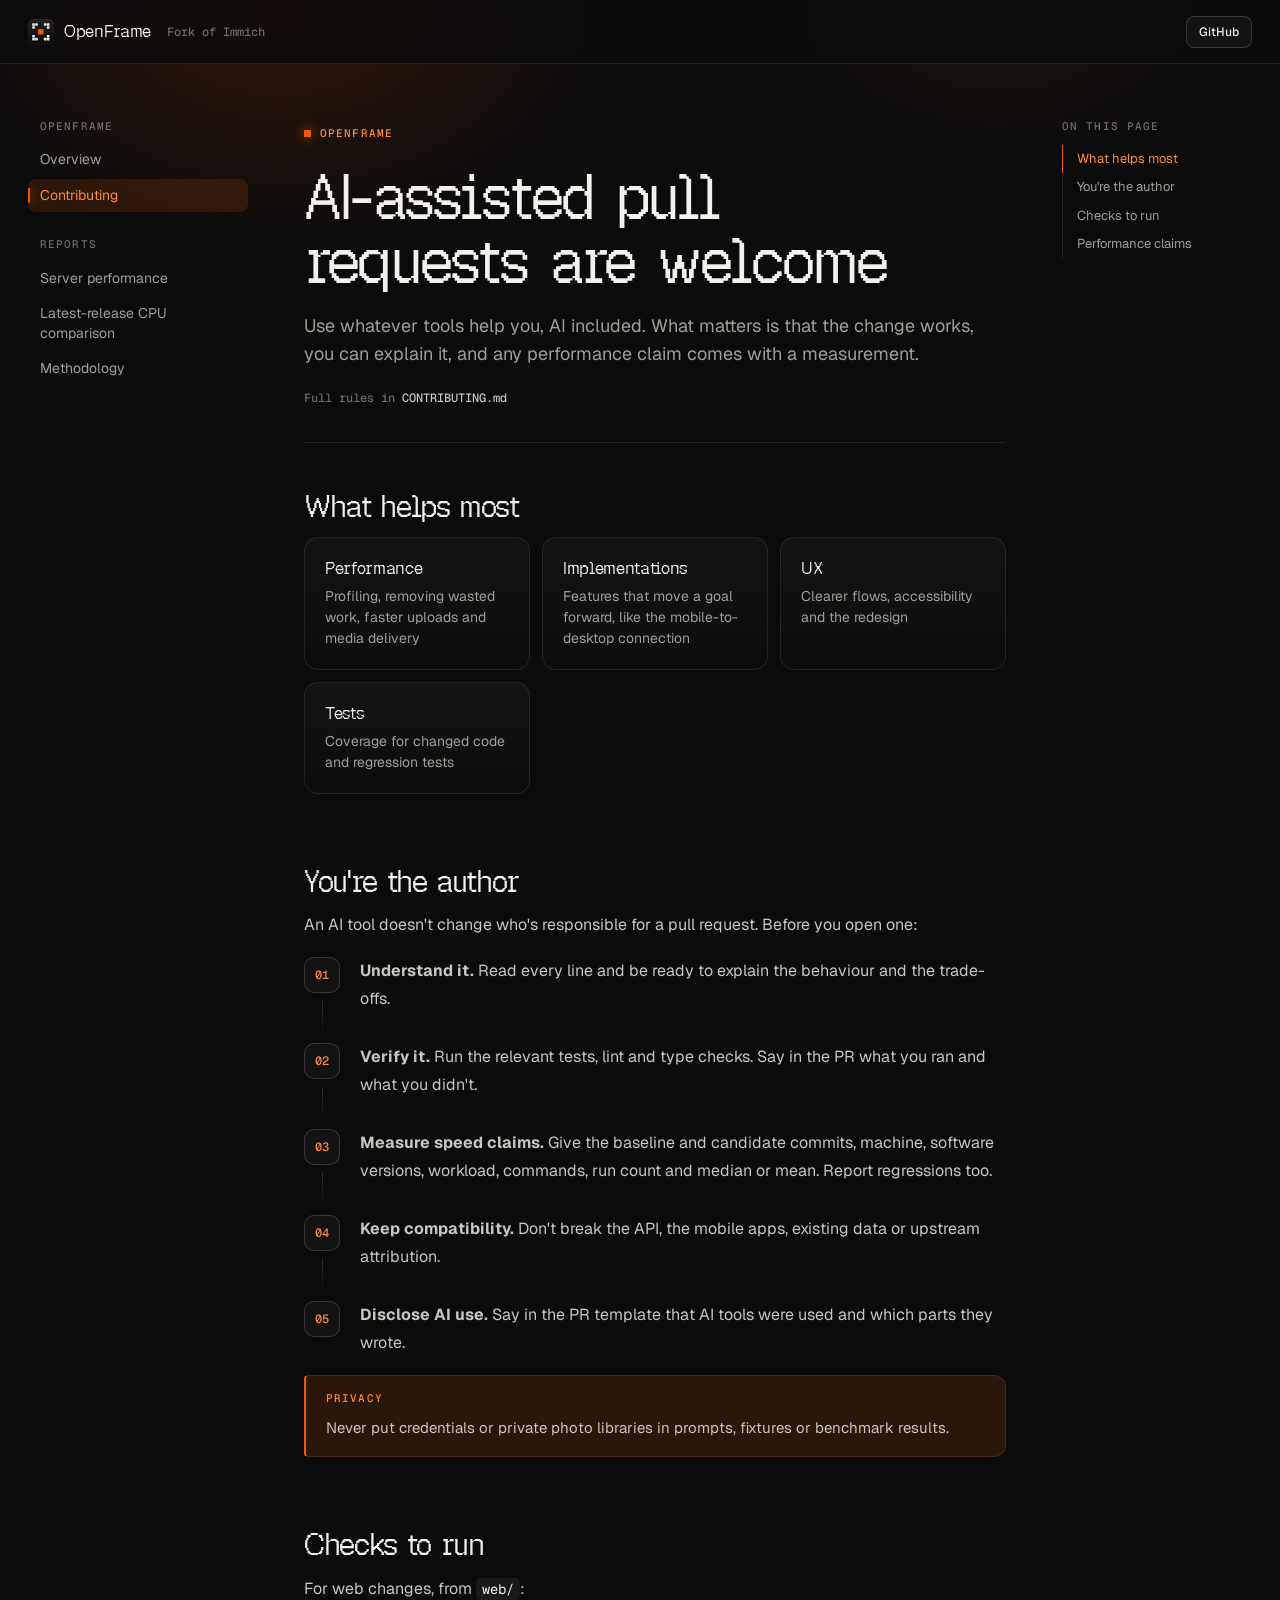
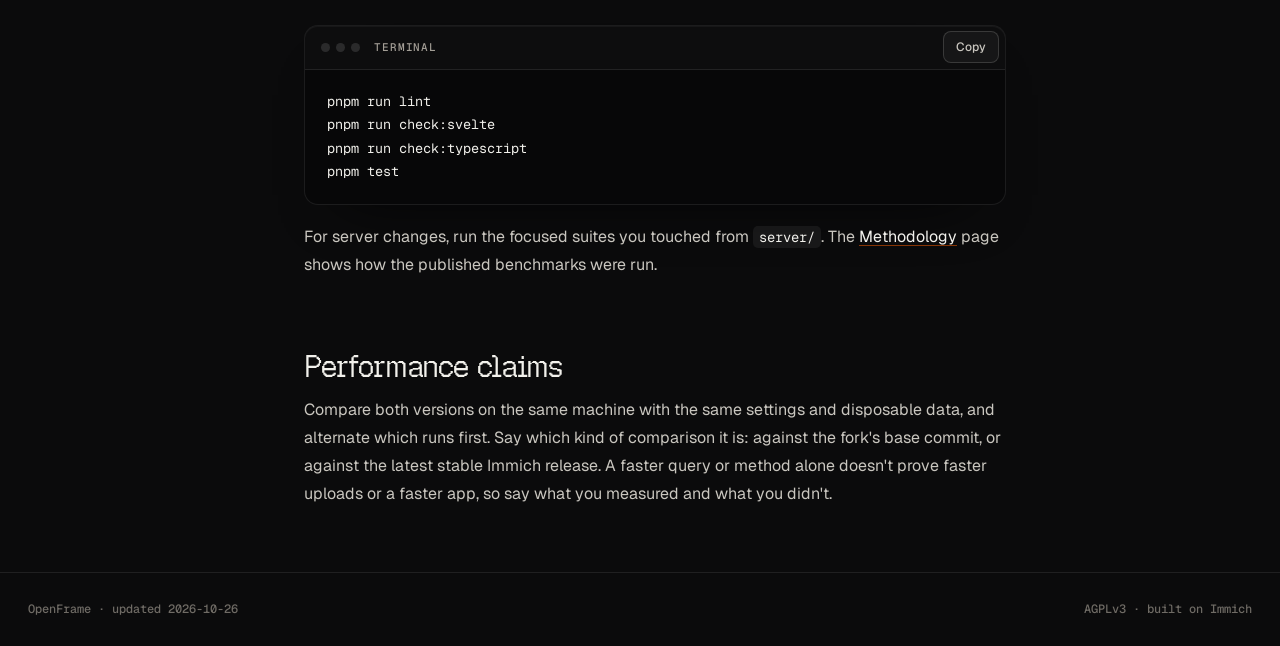
==== docs-site/src/contributing.html @ c0ccea8d "feat: launch OpenFrame branding, contribution policy and upload progress" ====
<!doctype html>
<html lang="en">
<head>
  <title>Contributing · OpenFrame</title>
  <meta name="description" content="How to contribute to OpenFrame, including AI-assisted pull requests for performance, implementations, UX and tests, and what authors are responsible for.">
  <meta charset="utf-8">
  <meta name="viewport" content="width=device-width, initial-scale=1">
  <link rel="icon" href="assets/favicon.svg" type="image/svg+xml">
  <link rel="preconnect" href="https://fonts.googleapis.com">
  <link rel="preconnect" href="https://fonts.gstatic.com" crossorigin>
  <link rel="stylesheet" href="https://fonts.googleapis.com/css2?family=Geist:wght@400;500;600&family=Geist+Mono:wght@400;500&display=swap">
  <link rel="stylesheet" href="assets/site.css">
  <script src="site.config.js"></script>
  <script src="assets/site.js" defer></script>
</head>
<body>
  <main class="doc-main">
    <header class="doc-head">
      <p class="eyebrow cap">OpenFrame</p>
      <h1>AI-assisted pull requests are welcome</h1>
      <p class="lede">Use whatever tools help you, AI included. What matters is that the change works, you can explain it, and any performance claim comes with a measurement.</p>
      <div class="doc-meta"><span>Full rules in <b>CONTRIBUTING.md</b></span></div>
    </header>

    <article class="doc-body">
      <h2>What helps most</h2>
      <div class="cards">
        <div class="card"><b>Performance</b><span>Profiling, removing wasted work, faster uploads and media delivery</span></div>
        <div class="card"><b>Implementations</b><span>Features that move a goal forward, like the mobile-to-desktop connection</span></div>
        <div class="card"><b>UX</b><span>Clearer flows, accessibility and the redesign</span></div>
        <div class="card"><b>Tests</b><span>Coverage for changed code and regression tests</span></div>
      </div>

      <h2>You're the author</h2>
      <p>An AI tool doesn't change who's responsible for a pull request. Before you open one:</p>
      <ol class="steps">
        <li><div><b>Understand it.</b> Read every line and be ready to explain the behaviour and the trade-offs.</div></li>
        <li><div><b>Verify it.</b> Run the relevant tests, lint and type checks. Say in the PR what you ran and what you didn't.</div></li>
        <li><div><b>Measure speed claims.</b> Give the baseline and candidate commits, machine, software versions, workload, commands, run count and median or mean. Report regressions too.</div></li>
        <li><div><b>Keep compatibility.</b> Don't break the API, the mobile apps, existing data or upstream attribution.</div></li>
        <li><div><b>Disclose AI use.</b> Say in the PR template that AI tools were used and which parts they wrote.</div></li>
      </ol>
      <div class="callout warn">
        <p class="cap">Privacy</p>
        <p>Never put credentials or private photo libraries in prompts, fixtures or benchmark results.</p>
      </div>

      <h2>Checks to run</h2>
      <p>For web changes, from <code>web/</code>:</p>
      <pre data-title="terminal"><code>pnpm run lint
pnpm run check:svelte
pnpm run check:typescript
pnpm test</code></pre>
      <p>For server changes, run the focused suites you touched from <code>server/</code>. The <a href="methodology.html">Methodology</a> page shows how the published benchmarks were run.</p>

      <h2>Performance claims</h2>
      <p>Compare both versions on the same machine with the same settings and disposable data, and alternate which runs first. Say which kind of comparison it is: against the fork's base commit, or against the latest stable Immich release. A faster query or method alone doesn't prove faster uploads or a faster app, so say what you measured and what you didn't.</p>
    </article>
  </main>
</body>
</html>
---- docs-site/src/assets/site.css ----
/* a.yash0.in site kit: the also.codes dark system, tuned for docs and performance reports. */

@font-face { font-family: 'Geist Pixel'; src: url('fonts/GeistPixel-Square.woff2') format('woff2'); font-weight: 100 900; font-display: swap; }

:root {
  --bg: #0b0b0c;
  --panel: #131314;
  --panel-2: #0e0e0f;
  --ink: #f2f1ec;
  --ink-2: #c9c6bf;
  --mute: #a39e96;
  --faint: #6f6b65;
  --line: rgba(242, 241, 236, 0.09);
  --line-2: rgba(242, 241, 236, 0.16);
  --accent: #ef5a00;
  --accent-2: #ff8a3d;
  --accent-soft: rgba(239, 90, 0, 0.14);
  --ok: #46c97d;
  --warn: #f2b34b;
  --danger: #ff6a4d;
  /* Chart series, fixed order. Validated against --panel-2 for dark mode and colorblind separation. */
  --c1: #e8620f;
  --c2: #3f84e0;
  --c3: #b08a1e;
  --c4: #9a6ad6;
  --c5: #1f9e80;
  --c-before: #7a766f;
  --ease: cubic-bezier(0.16, 1, 0.3, 1);
  --sans: Geist, ui-sans-serif, system-ui, -apple-system, sans-serif;
  --mono: 'Geist Mono', ui-monospace, SFMono-Regular, Menlo, monospace;
  --pixel: 'Geist Pixel', var(--mono);
  color-scheme: dark;
}

*, *::before, *::after { box-sizing: border-box; }
html { overflow-x: clip; scroll-padding-top: 96px; -webkit-text-size-adjust: 100%; }
body {
  margin: 0;
  min-height: 100dvh;
  background: var(--bg);
  color: var(--ink);
  font: 16px/1.55 var(--sans);
  -webkit-font-smoothing: antialiased;
  overflow-x: clip;
}
::selection { background: rgba(239, 90, 0, 0.35); color: #fff; }
a { color: inherit; text-decoration: none; }
button { font: inherit; color: inherit; }
h1, h2, h3, h4 { margin: 0; font-family: var(--pixel); font-weight: 500; letter-spacing: -0.045em; line-height: 1.04; text-wrap: balance; }
p { margin: 0; text-wrap: pretty; }
code, pre { font-family: var(--mono); }
:not(pre) > code { font-size: 0.86em; padding: 2px 6px; border-radius: 5px; background: rgba(255, 255, 255, 0.06); color: var(--ink); }
:focus-visible { outline: 2px solid var(--accent-2); outline-offset: 4px; border-radius: 4px; }
.muted { color: var(--mute); }
.cap { font: 500 11px/1.2 var(--mono); letter-spacing: 0.1em; text-transform: uppercase; }
.eyebrow { display: inline-flex; align-items: center; gap: 9px; color: var(--accent-2); }
.eyebrow::before { content: ''; width: 7px; height: 7px; background: var(--accent); box-shadow: 0 0 12px rgba(239, 90, 0, 0.8); }
.skip-link { position: fixed; left: 20px; top: -100px; z-index: 100; padding: 12px 20px; border-radius: 30px; background: var(--ink); color: var(--bg); }
.skip-link:focus { top: 12px; }

/* ---------- buttons ---------- */

.btn {
  display: inline-flex; align-items: center; justify-content: center; gap: 8px;
  height: 40px; padding: 0 18px;
  border: 1px solid var(--line-2); border-radius: 999px;
  background: rgba(255, 255, 255, 0.04);
  font: 500 14px/1 var(--sans); white-space: nowrap; cursor: pointer;
  transition: transform 0.35s var(--ease), background 0.3s, border-color 0.3s;
}
.btn:hover { background: rgba(255, 255, 255, 0.09); border-color: rgba(255, 255, 255, 0.26); }
.btn:active { transform: translateY(1px) scale(0.985); }
.btn-primary { border-color: transparent; background: linear-gradient(#ff7a2a, var(--accent)); color: #fff; box-shadow: inset 0 1px 0 rgba(255, 255, 255, 0.35), 0 8px 22px -8px rgba(239, 90, 0, 0.75); }
.btn-primary:hover { background: linear-gradient(#ff8a3d, #f56400); border-color: transparent; }
.btn-sm { height: 32px; padding: 0 12px; border-radius: 8px; font-size: 12px; }

/* ---------- top bar ---------- */

.topbar {
  position: fixed; inset: 0 0 auto; z-index: 20;
  display: flex; align-items: center; gap: 16px;
  height: 64px; padding: 0 28px;
  border-bottom: 1px solid var(--line);
  background: rgba(11, 11, 12, 0.78);
  backdrop-filter: blur(14px) saturate(1.4);
}
.brand { display: inline-flex; align-items: center; gap: 10px; min-width: 0; font: 500 17px/1 var(--pixel); letter-spacing: -0.02em; }
.brand img { width: 26px; height: 26px; flex: none; }
.brand span { overflow: hidden; text-overflow: ellipsis; white-space: nowrap; }
.topbar .crumb { color: var(--faint); font: 500 12px/1 var(--mono); }
.topbar .crumb a:hover { color: var(--ink); }
.topbar nav { display: flex; gap: 6px; margin-left: auto; }

/* ---------- three-column docs layout ---------- */

.docs {
  position: relative;
  display: grid; grid-template-columns: 220px minmax(0, 1fr) 190px; gap: 56px;
  width: 100%; max-width: 1304px; margin: 0 auto; padding: 120px 28px 64px;
}
.docs.wide { grid-template-columns: 220px minmax(0, 1fr); }
.docs::before {
  content: ''; position: absolute; inset: 0 0 auto; height: 520px; z-index: -1; pointer-events: none;
  background:
    radial-gradient(40% 70% at 22% 0%, rgba(239, 90, 0, 0.16), transparent 70%),
    radial-gradient(30% 50% at 78% 0%, rgba(255, 138, 61, 0.07), transparent 70%);
}

.doc-menu { position: sticky; top: 96px; max-height: calc(100dvh - 120px); overflow-y: auto; scrollbar-width: thin; }
.doc-menu > summary { display: none; }
.doc-nav-group + .doc-nav-group { margin-top: 26px; }
.doc-nav .cap { margin-bottom: 10px; padding-left: 12px; color: var(--faint); }
.doc-nav ul { list-style: none; margin: 0; padding: 0; display: grid; gap: 2px; }
.doc-nav a { position: relative; display: block; padding: 7px 12px; border-radius: 8px; color: var(--mute); font-size: 14px; line-height: 1.4; transition: color 0.2s, background 0.2s; }
.doc-nav a:hover { color: var(--ink); background: rgba(255, 255, 255, 0.04); }
.doc-nav a[aria-current='page'] { color: var(--accent-2); background: var(--accent-soft); }
.doc-nav a[aria-current='page']::before { content: ''; position: absolute; left: 0; top: 9px; bottom: 9px; width: 2px; border-radius: 2px; background: var(--accent); box-shadow: 0 0 10px rgba(239, 90, 0, 0.8); }

.doc-toc { position: sticky; top: 96px; align-self: start; }
.doc-toc .cap { margin-bottom: 12px; color: var(--faint); }
.doc-toc ul { list-style: none; margin: 0; padding: 0; border-left: 1px solid var(--line); }
.doc-toc a { display: block; margin-left: -1px; padding: 5px 0 5px 14px; border-left: 1px solid transparent; color: var(--mute); font-size: 13px; line-height: 1.4; transition: color 0.2s, border-color 0.2s; }
.doc-toc a:hover { color: var(--ink); }
.doc-toc a.on { color: var(--accent-2); border-left-color: var(--accent); }

/* ---------- page head ---------- */

.doc-main { min-width: 0; max-width: 800px; }
.docs.wide .doc-main { max-width: 1040px; }
.doc-head { padding-bottom: 36px; margin-bottom: 40px; border-bottom: 1px solid var(--line); }
.doc-head h1 { margin: 20px 0 18px; font-size: clamp(38px, 5.4vw, 62px); }
.doc-head .lede { max-width: 60ch; color: var(--mute); font-size: 18px; }
.doc-meta { display: flex; flex-wrap: wrap; gap: 8px 18px; margin-top: 22px; color: var(--faint); font: 500 12px/1.4 var(--mono); }
.doc-meta b { color: var(--ink-2); font-weight: 500; }

/* ---------- prose ---------- */

.doc-body { color: var(--ink-2); font-size: 16px; line-height: 1.75; }
.doc-body > * + * { margin-top: 18px; }
.doc-body h2 { margin-top: 64px; padding-top: 8px; color: var(--ink); font-size: 30px; scroll-margin-top: 104px; }
.doc-body > h2:first-child { margin-top: 0; }
.doc-body h3 { margin-top: 36px; color: var(--ink); font-size: 20px; letter-spacing: -0.03em; scroll-margin-top: 104px; }
.doc-body h2 + *, .doc-body h3 + * { margin-top: 14px; }
.doc-anchor { margin-left: 12px; color: var(--faint); font-family: var(--mono); font-size: 0.6em; opacity: 0; transition: opacity 0.2s, color 0.2s; }
.doc-body :is(h2, h3):hover .doc-anchor, .doc-anchor:focus-visible { opacity: 1; }
.doc-anchor:hover { color: var(--accent-2); }
.doc-body :is(p, li, td, .callout) a { color: var(--ink); text-decoration: underline; text-decoration-color: rgba(239, 90, 0, 0.55); text-underline-offset: 3px; }
.doc-body :is(p, li, td, .callout) a:hover { color: var(--accent-2); text-decoration-color: var(--accent-2); }
.doc-body strong { color: var(--ink); font-weight: 600; }
.doc-body ul, .doc-body ol { padding-left: 22px; }
.doc-body li + li { margin-top: 8px; }
.doc-body ul li::marker { color: var(--accent); }
.doc-body ol li::marker { color: var(--mute); font-family: var(--mono); font-size: 0.86em; }
.doc-body hr { height: 1px; margin: 48px 0; border: 0; background: var(--line); }
.doc-body img { max-width: 100%; border: 1px solid var(--line); border-radius: 14px; }

/* ---------- code ---------- */

.code { margin: 22px 0 0; overflow: hidden; border: 1px solid var(--line); border-radius: 14px; background: #070708; box-shadow: 0 30px 60px -40px rgba(0, 0, 0, 0.9), inset 0 1px 0 rgba(255, 255, 255, 0.04); }
.code figcaption { display: flex; align-items: center; gap: 6px; min-height: 44px; padding: 4px 6px 4px 16px; border-bottom: 1px solid var(--line); background: rgba(255, 255, 255, 0.025); }
.code figcaption i { width: 9px; height: 9px; border-radius: 50%; background: rgba(255, 255, 255, 0.12); }
.code figcaption span { margin: 0 auto 0 8px; color: var(--mute); font: 500 11px/1 var(--mono); letter-spacing: 0.08em; text-transform: uppercase; }
.code pre { margin: 0; padding: 20px 22px; overflow-x: auto; color: var(--ink); font: 13.5px/1.75 var(--mono); scrollbar-width: thin; }
.code code { padding: 0; background: none; font-size: inherit; color: inherit; }
.code .add { color: var(--ok); }
.code .del { color: var(--danger); }
.code .dim { color: var(--faint); }

/* ---------- tables ---------- */

.table { overflow-x: auto; border: 1px solid var(--line); border-radius: 14px; background: rgba(255, 255, 255, 0.015); }
.table table { width: 100%; border-collapse: collapse; font-size: 14.5px; line-height: 1.55; }
.table th { padding: 12px 16px; color: var(--mute); background: rgba(255, 255, 255, 0.025); font: 500 11px/1.3 var(--mono); letter-spacing: 0.08em; text-transform: uppercase; text-align: left; white-space: nowrap; }
.table td { padding: 13px 16px; border-top: 1px solid var(--line); vertical-align: top; }
.table td:first-child { color: var(--ink); }
.table :is(th, td).num { text-align: right; font-family: var(--mono); font-variant-numeric: tabular-nums; }
.table tr:hover td { background: rgba(255, 255, 255, 0.015); }

/* ---------- callouts ---------- */

.callout { display: grid; gap: 6px; padding: 16px 18px 16px 20px; border: 1px solid var(--line); border-left: 2px solid var(--mute); border-radius: 4px 12px 12px 4px; background: rgba(255, 255, 255, 0.025); font-size: 15px; line-height: 1.65; }
.callout > .cap { color: var(--mute); }
.callout.tip { border-left-color: var(--ok); background: rgba(70, 201, 125, 0.05); }
.callout.tip > .cap { color: var(--ok); }
.callout.warn { border-left-color: var(--accent); background: var(--accent-soft); }
.callout.warn > .cap { color: var(--accent-2); }
.callout > * + * { margin-top: 4px; }

/* ---------- steps ---------- */

.doc-body ol.steps { list-style: none; counter-reset: step; padding: 0; }
.steps > li { counter-increment: step; position: relative; margin: 0 !important; padding: 0 0 30px 56px; }
.steps > li::before { content: counter(step, decimal-leading-zero); position: absolute; left: 0; top: 0; display: grid; place-items: center; width: 36px; height: 36px; border: 1px solid var(--line-2); border-radius: 10px; background: var(--panel); color: var(--accent-2); font: 500 12px/1 var(--mono); }
.steps > li::after { content: ''; position: absolute; left: 18px; top: 44px; bottom: 8px; width: 1px; background: linear-gradient(var(--line-2), transparent); }
.steps > li:last-child { padding-bottom: 0; }
.steps > li:last-child::after { display: none; }
.steps h3 { margin: 6px 0 10px !important; font-size: 19px; }

/* ---------- cards ---------- */

.cards { display: grid; grid-template-columns: repeat(auto-fill, minmax(220px, 1fr)); gap: 12px; }
.card { position: relative; display: grid; align-content: start; gap: 8px; padding: 20px; border: 1px solid var(--line); border-radius: 14px; background: linear-gradient(180deg, rgba(255, 255, 255, 0.035), rgba(255, 255, 255, 0.01)); transition: border-color 0.3s, transform 0.4s var(--ease), background 0.3s; }
.card b { color: var(--ink); font: 500 17px/1.2 var(--pixel); letter-spacing: -0.02em; }
.card span { color: var(--mute); font-size: 14px; line-height: 1.5; }
a.card { padding-right: 44px; text-decoration: none !important; }
a.card::after { content: '↗'; position: absolute; top: 20px; right: 20px; color: var(--faint); transition: color 0.3s, transform 0.4s var(--ease); }
a.card:hover { border-color: rgba(239, 90, 0, 0.45); background: linear-gradient(180deg, rgba(239, 90, 0, 0.09), rgba(239, 90, 0, 0.02)); transform: translateY(-2px); }
a.card:hover::after { color: var(--accent-2); transform: translate(2px, -2px); }

/* ---------- badges ---------- */

.badge { display: inline-flex; align-items: center; gap: 6px; height: 22px; padding: 0 9px; border: 1px solid var(--line-2); border-radius: 999px; color: var(--ink-2); font: 500 11px/1 var(--mono); letter-spacing: 0.04em; white-space: nowrap; vertical-align: 2px; }
.badge::before { content: ''; width: 6px; height: 6px; border-radius: 50%; background: var(--mute); }
.badge.ok::before { background: var(--ok); }
.badge.warn::before { background: var(--warn); }
.badge.bad::before { background: var(--danger); }

/* ---------- stat tiles ---------- */

.stats { display: grid; grid-template-columns: repeat(auto-fit, minmax(160px, 1fr)); gap: 12px; }
.stat { display: grid; align-content: start; gap: 10px; padding: 18px 18px 16px; border: 1px solid var(--line); border-radius: 14px; background: linear-gradient(180deg, #141415, #0e0e0f); box-shadow: inset 0 1px 0 rgba(255, 255, 255, 0.04); }
.stat > .cap { color: var(--mute); }
.stat-value { color: var(--ink); font: 500 34px/1 var(--pixel); letter-spacing: -0.04em; font-variant-numeric: tabular-nums; }
.stat-value small { margin-left: 4px; color: var(--mute); font: 500 14px/1 var(--mono); letter-spacing: 0; }
.stat-foot { display: flex; flex-wrap: wrap; align-items: center; gap: 6px 10px; color: var(--faint); font: 500 12px/1.3 var(--mono); }
.delta { display: inline-flex; align-items: center; gap: 4px; height: 22px; padding: 0 8px; border-radius: 6px; font: 500 12px/1 var(--mono); }
.delta.good { color: var(--ok); background: rgba(70, 201, 125, 0.1); }
.delta.bad { color: var(--danger); background: rgba(255, 106, 77, 0.1); }
.delta.flat { color: var(--mute); background: rgba(255, 255, 255, 0.05); }

/* ---------- charts ---------- */

.chart { position: relative; margin: 26px 0 0; padding: 20px 20px 16px; border: 1px solid var(--line); border-radius: 16px; background: linear-gradient(180deg, #121213, var(--panel-2)); box-shadow: inset 0 1px 0 rgba(255, 255, 255, 0.04); }
.chart-head { display: flex; flex-wrap: wrap; align-items: flex-start; gap: 10px 16px; margin-bottom: 14px; }
.chart-title { flex: 1 1 240px; display: grid; gap: 4px; }
.chart-title b { color: var(--ink); font: 500 17px/1.25 var(--pixel); letter-spacing: -0.02em; }
.chart-title span { color: var(--mute); font-size: 13.5px; line-height: 1.45; }
.chart-legend { display: flex; flex-wrap: wrap; gap: 6px 14px; margin: 0 0 12px; padding: 0; list-style: none; color: var(--ink-2); font: 500 12px/1.3 var(--mono); }
.chart-legend li { display: inline-flex; align-items: center; gap: 7px; margin: 0 !important; }
.chart-legend i { width: 10px; height: 10px; border-radius: 3px; }
.chart-legend i.line { height: 3px; border-radius: 1px; width: 14px; }
.chart-plot { position: relative; }
.chart-plot svg { display: block; width: 100%; height: auto; overflow: visible; }
.chart svg text { fill: var(--mute); font: 500 11px var(--mono); font-variant-numeric: tabular-nums; }
.chart svg text.ink { fill: var(--ink-2); }
.chart svg text.strong { fill: var(--ink); }
.chart svg .grid { stroke: var(--line); stroke-width: 1; }
.chart svg .axis { stroke: var(--line-2); stroke-width: 1; }
.chart svg .cross { stroke: var(--line-2); stroke-width: 1; }
.chart svg .mark-line { stroke: var(--faint); stroke-width: 1; stroke-dasharray: 3 4; }
.chart figcaption { margin-top: 12px; padding-top: 12px; border-top: 1px solid var(--line); color: var(--faint); font-size: 13px; line-height: 1.55; }
.chart .table { margin-top: 12px; }
.chart-tip {
  position: absolute; z-index: 5; pointer-events: none;
  min-width: 150px; padding: 10px 12px;
  border: 1px solid var(--line-2); border-radius: 10px;
  background: rgba(19, 19, 20, 0.96); box-shadow: 0 18px 40px -18px rgba(0, 0, 0, 0.9);
  font: 500 12px/1.5 var(--mono); color: var(--ink-2);
  opacity: 0; transform: translateY(4px); transition: opacity 0.15s, transform 0.15s;
}
.chart-tip.on { opacity: 1; transform: none; }
.chart-tip b { display: block; margin-bottom: 4px; color: var(--ink); font-weight: 500; }
.chart-tip div { display: flex; align-items: center; gap: 8px; }
.chart-tip div i { width: 8px; height: 8px; border-radius: 2px; flex: none; }
.chart-tip div span { margin-left: auto; padding-left: 14px; color: var(--ink); }
.chart-error { color: var(--danger); font: 500 13px/1.5 var(--mono); }

/* ---------- footer ---------- */

.site-foot { display: flex; flex-wrap: wrap; justify-content: space-between; gap: 12px; max-width: 1304px; margin: 0 auto; padding: 28px; border-top: 1px solid var(--line); color: var(--faint); font: 500 12px/1.4 var(--mono); }
.site-foot a:hover { color: var(--ink); }

/* ---------- responsive ---------- */

@media (max-width: 1180px) {
  .docs { grid-template-columns: 220px minmax(0, 1fr); }
  .doc-toc { display: none; }
}

@media (max-width: 860px) {
  .topbar { padding: 0 18px; }
  .topbar .crumb { display: none; }
  .docs, .docs.wide { grid-template-columns: minmax(0, 1fr); gap: 0; padding: 92px 18px 48px; }
  .doc-menu { position: static; max-height: none; margin-bottom: 28px; border: 1px solid var(--line); border-radius: 12px; background: var(--panel-2); }
  .doc-menu > summary { display: flex; align-items: center; justify-content: space-between; padding: 12px 14px; cursor: pointer; list-style: none; color: var(--ink-2); font: 500 12px/1 var(--mono); letter-spacing: 0.08em; text-transform: uppercase; }
  .doc-menu > summary::after { content: '+'; color: var(--accent-2); }
  .doc-menu[open] > summary::after { content: '−'; }
  .doc-menu .doc-nav { padding: 4px 6px 14px; }
  .chart { padding: 16px 14px 12px; }
}

@media (prefers-reduced-motion: reduce) {
  *, *::before, *::after { transition-duration: 0.01ms !important; animation-duration: 0.01ms !important; }
}

@media print {
  .topbar, .doc-side, .doc-toc, .chart-head .btn, .site-foot { display: none !important; }
  .docs { display: block; padding: 0; }
}
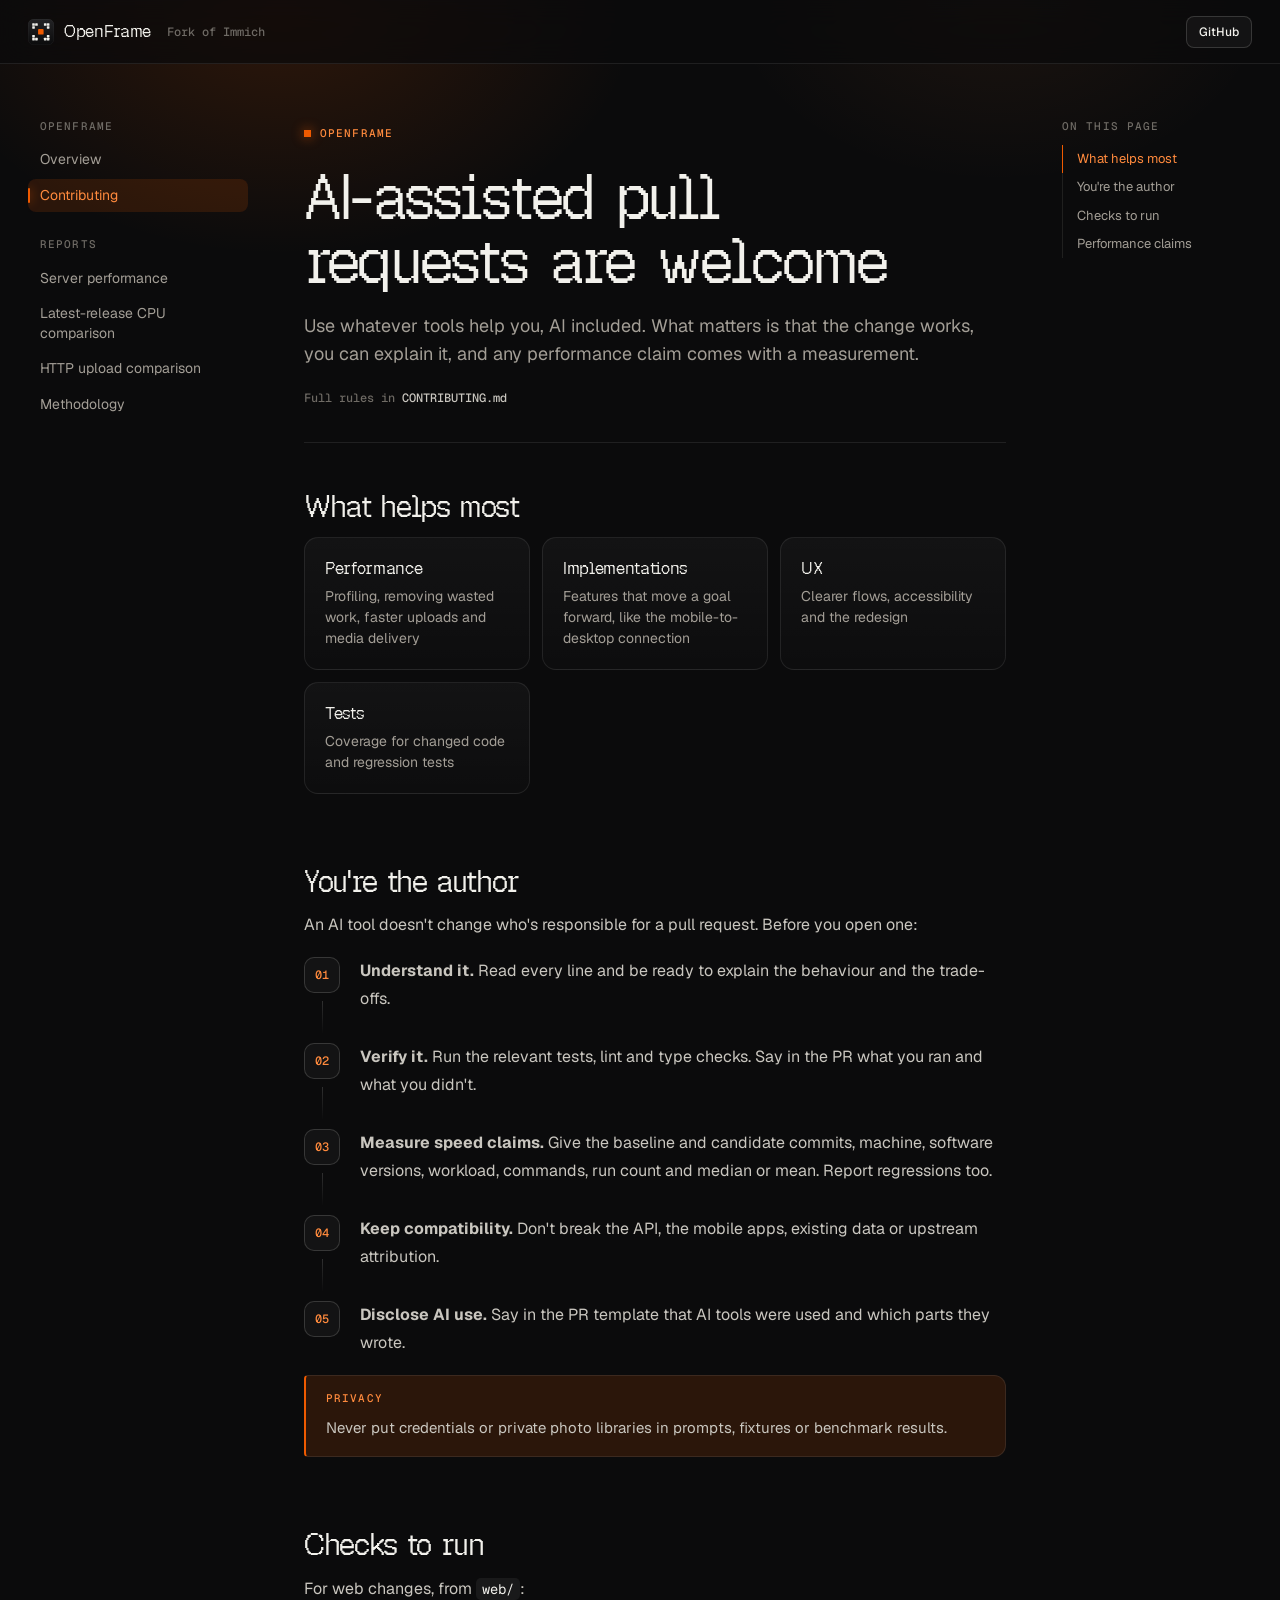
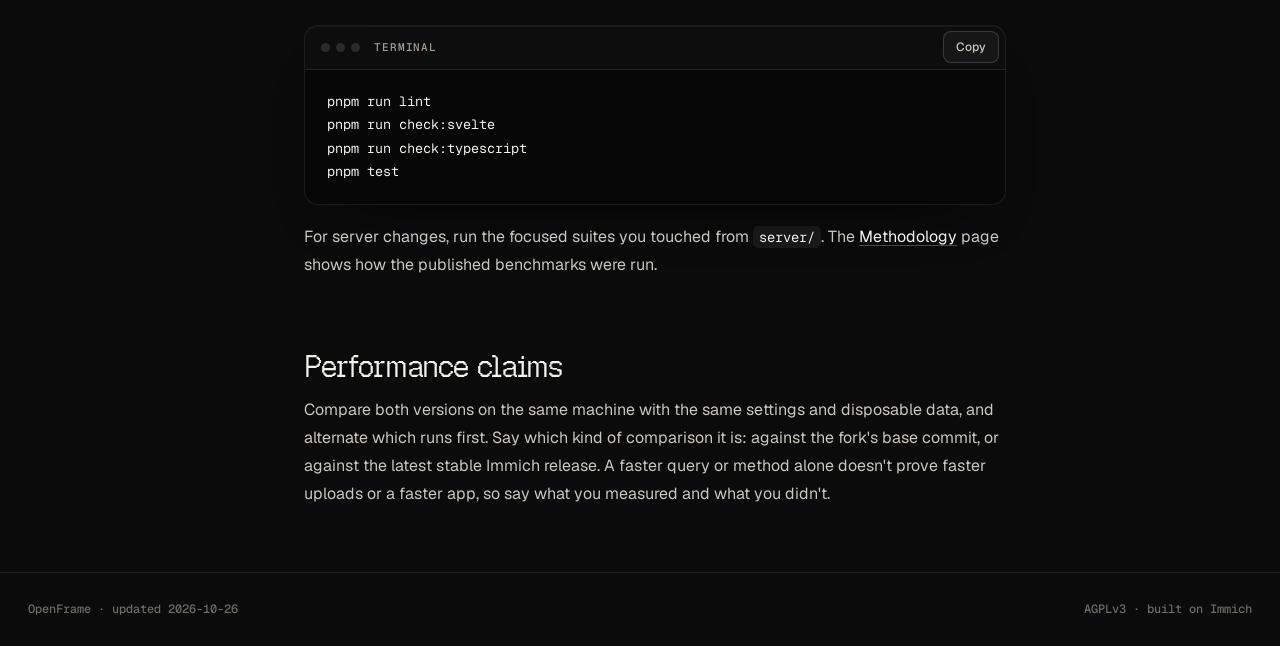
==== commit 29e3a013: "perf: validate default-worker latency and ship local Geist typography" ====
--- a/docs-site/src/contributing.html
+++ b/docs-site/src/contributing.html
@@ -6,9 +6,6 @@
   <meta charset="utf-8">
   <meta name="viewport" content="width=device-width, initial-scale=1">
   <link rel="icon" href="assets/favicon.svg" type="image/svg+xml">
-  <link rel="preconnect" href="https://fonts.googleapis.com">
-  <link rel="preconnect" href="https://fonts.gstatic.com" crossorigin>
-  <link rel="stylesheet" href="https://fonts.googleapis.com/css2?family=Geist:wght@400;500;600&family=Geist+Mono:wght@400;500&display=swap">
   <link rel="stylesheet" href="assets/site.css">
   <script src="site.config.js"></script>
   <script src="assets/site.js" defer></script>
--- a/docs-site/src/assets/site.css
+++ b/docs-site/src/assets/site.css
@@ -1,6 +1,9 @@
 /* a.yash0.in site kit: the also.codes dark system, tuned for docs and performance reports. */
 
 @font-face { font-family: 'Geist Pixel'; src: url('fonts/GeistPixel-Square.woff2') format('woff2'); font-weight: 100 900; font-display: swap; }
+
+@font-face { font-family: 'Geist'; src: url('fonts/Geist-Variable.woff2') format('woff2'); font-weight: 100 900; font-style: normal; font-display: swap; }
+@font-face { font-family: 'Geist Mono'; src: url('fonts/GeistMono-Variable.woff2') format('woff2'); font-weight: 100 900; font-style: normal; font-display: swap; }
 
 :root {
   --bg: #0b0b0c;
